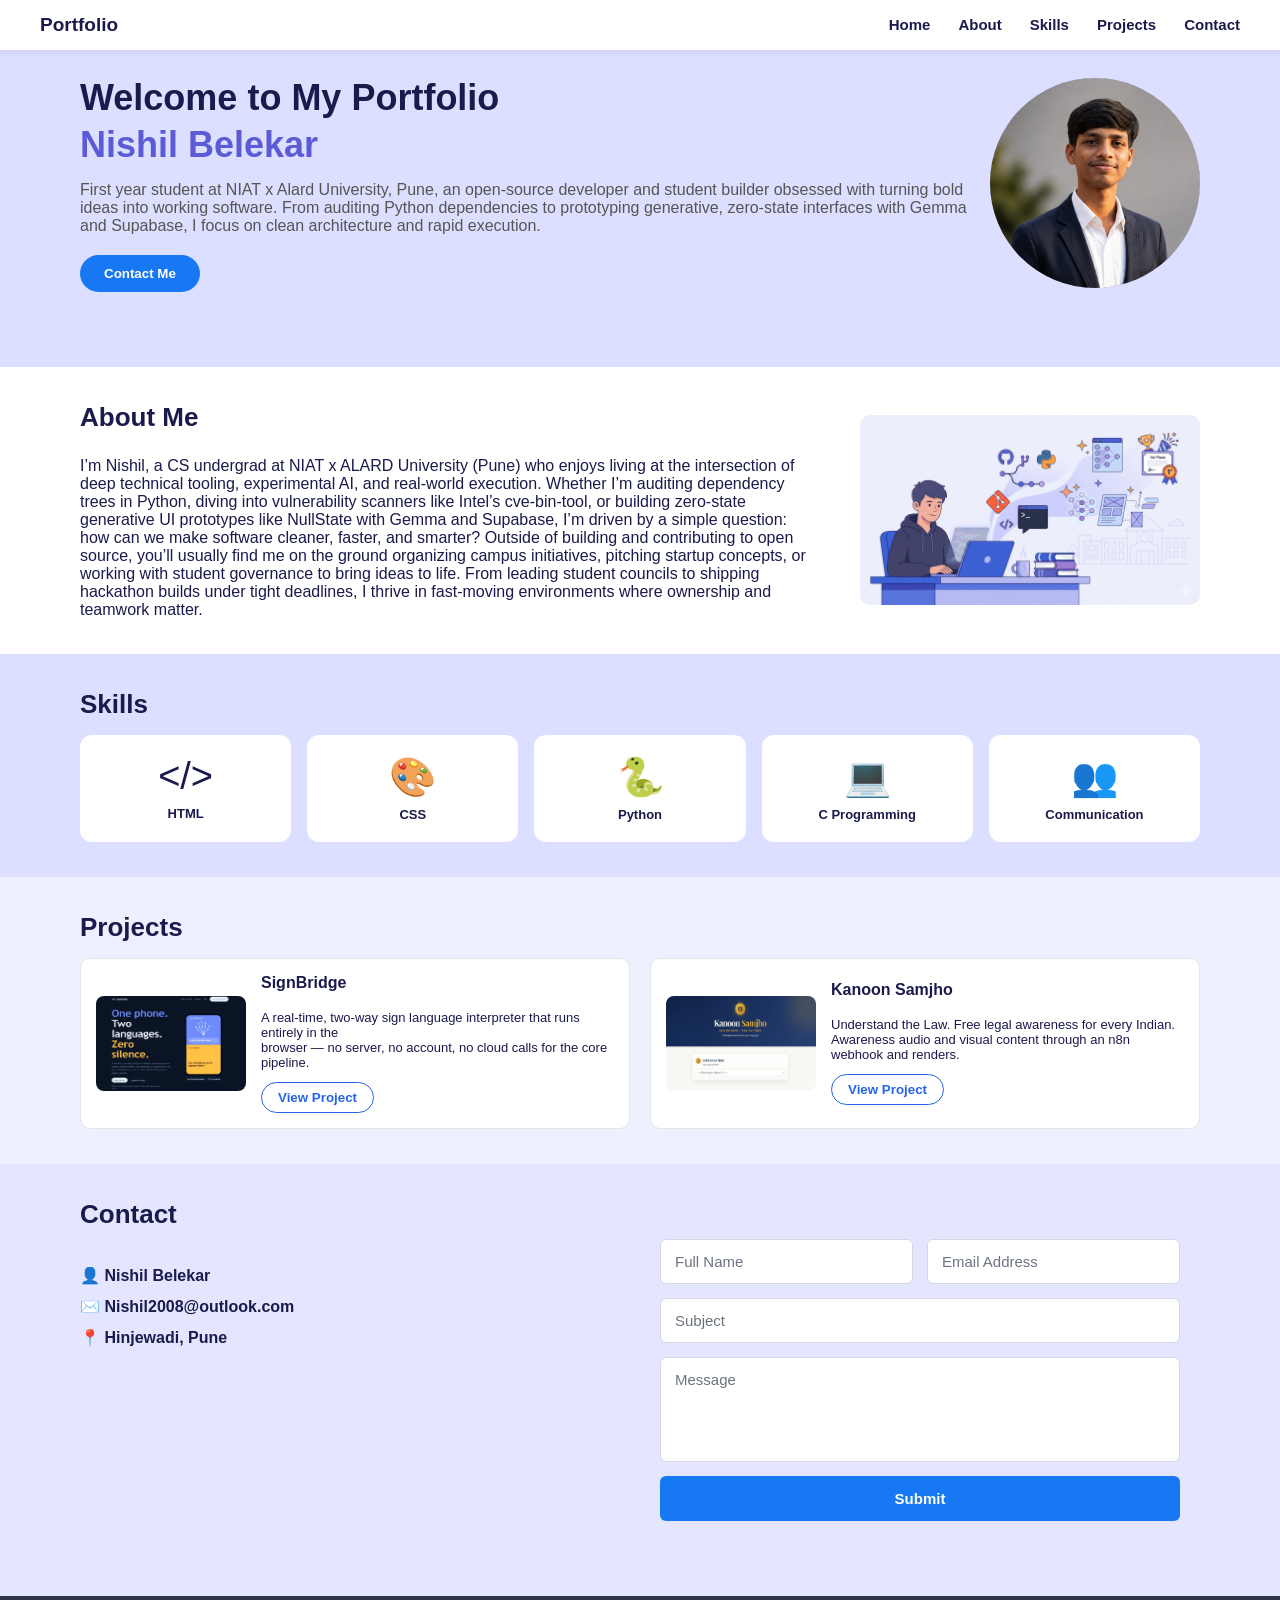
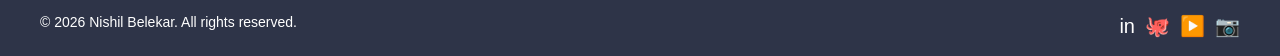
==== index.html @ 67095d2f "renamed Portfolio.html to index.html" ====
<!DOCTYPE html>
<html>
    <head>
        <meta charset="utf-8">
        <link rel="stylesheet" href="style.css">
        <meta name="viewport" content="width=device-width, initial-scale=1.0">
    </head>
    <body>
        <main>
            <nav>
                <div class="hd">Portfolio</div>
                <ul>
                    <li><a href="#">Home</a></li>
                    <li><a href="#about">About</a></li>
                    <li><a href="#skills">Skills</a></li>
                    <li><a href="#projects">Projects</a></li>
                    <li><a href="#contact">Contact</a></li>
                </ul>
            </nav>

            <div class="intro">
                <div>
                    <h1>Welcome to My Portfolio<br><span>Nishil Belekar</span></h1>
                    <p>First year student at NIAT x Alard University, Pune, an open-source developer and student builder obsessed with turning bold ideas into working software. From auditing Python dependencies to prototyping generative, zero-state interfaces with Gemma and Supabase, I focus on clean architecture and rapid execution.</p>
                    <button class="btn">Contact Me</button>
                </div>
            <img src="PP.jpeg" class="profilePic">
            </div>

            <section class="about" id="about">
                <div style="flex:1">
                    <h2>About Me</h2><br>
                    <p>I’m Nishil, a CS undergrad at NIAT x ALARD University (Pune) who enjoys living at the intersection of deep technical tooling, experimental AI, and real-world execution. Whether I’m auditing dependency trees in Python, diving into vulnerability scanners like Intel’s cve-bin-tool, or building zero-state generative UI prototypes like NullState with Gemma and Supabase, I’m driven by a simple question: how can we make software cleaner, faster, and smarter? Outside of building and contributing to open source, you’ll usually find me on the ground organizing campus initiatives, pitching startup concepts, or working with student governance to bring ideas to life. From leading student councils to shipping hackathon builds under tight deadlines, I thrive in fast-moving environments where ownership and teamwork matter.</p>
                </div>
                <img src="AboutME.png" class="aboutME">
            </section>

            <section class="mainSkill" id="skills">
                <h2>Skills</h2>
                <div class="skills">
                    <div class="skill"><span>&lt;/&gt;</span><b>HTML</b></div>
                    <div class="skill"><span>🎨</span><b>CSS</b></div>
                    <div class="skill"><span>🐍</span><b>Python</b></div>
                    <div class="skill"><span>💻</span><b>C Programming</b></div>
                    <div class="skill"><span>👥</span><b>Communication</b></div>
                </div>
            </section>

            <section id="projects">
                <h2>Projects</h2>
                <div class="projects">
                    <div class="card">
                        <img class="P_img" src="P1.jpeg">
                        <div>
                            <b>SignBridge</b>
                            <br>
                            <br>
                            <p>A real-time, two-way sign language interpreter that runs entirely in the<br>browser — no server, no account, no cloud calls for the core pipeline.</p>
                            <button class="outline">View Project</button>
                        </div>
                    </div>
                    <div class="card">
                        <img class="P_img" src="P2.jpeg">
                        <div>
                            <b>Kanoon Samjho</b>
                            <br>
                            <br>
                            <p>Understand the Law. Free legal awareness for every Indian.<br>Awareness audio and visual content through an n8n webhook and renders.</p>
                            <button class="outline">View Project</button>
                        </div>
                    </div>
                </div>
            </section>

            <section class="contact" id="contact">
                <div>
                    <h2>Contact</h2><br>
                    <div class="contactInfo">
                    <p>👤 Nishil Belekar</p>
                    <p>✉️ Nishil2008@outlook.com</p>
                    <p>📍 Hinjewadi, Pune</p>
                    </div>
                </div>
                <section class="conS">
                    <div class="conG">
                        <div class="box">Full Name</div>
                        <div class="box">Email Address</div>
                        <div class="box strech">Subject</div>
                        <div class="box strech mBox">Message</div>
                        <button type="button" class="submitBtn strech">Submit</button>
                    </div>
                </section>
            </section>

            <footer>
                <p>© 2026 Nishil Belekar. All rights reserved.</p>
                <div><span>in</span><span>🐙</span><span>▶️</span><span>📷</span></div>
            </footer>
        </main>
    </body>
</html>
---- style.css ----
*{
    margin: 0;
    padding: 0;
    box-sizing: border-box;
    font-family: Arial, sans-serif
}


body{
    background: #eef0ff;
    color: #1a1a4d
}


nav{
    display: flex;
    justify-content: space-between;
    align-items: center;
    background: #fff;
    padding: 14px 40px;
    top: 0;
    left: 0;
    right: 0;
    position: fixed;
    box-shadow: 0 2px 8px rgba(0,0,0,.08)
}


.hd{
    font-weight: 800;
    font-size: 19px
}


nav ul{
    display: flex;
    list-style: none;
    gap: 28px
}


  
nav a{
    text-decoration: none;
    color: #1a1a4d;
    font-weight: 600;
    font-size: 15px
}


nav a:hover{
    color: #2563eb;
    border-bottom: 3px solid #2563eb;
    padding-bottom: 4px
}


.intro{
    display: flex;
    justify-content: space-between;
    align-items: center;
    background: #dcdfff;
    padding: 75px 80px;
    overflow: hidden
}


.intro h1{
    font-size: 36px;
    line-height: 1.3
}


.intro h1 span{
    color: #5b5bd6
}

.intro p{
    color: #555;
    margin: 12px 0 20px

}


.btn{
    background: #1877f2;
    color: #fff;
    border: none;
    padding: 11px 24px;
    border-radius: 20px;
    font-weight: 700;
    cursor: pointer
}

.btn:hover{
    color: #fff;
    background-color: #1254b1;
    border: none;
    padding: 11px 24px;
    border-radius: 20px;
    font-weight: 700;
    cursor: pointer;
}

.profilePic{
    width: 210px;
    height: 210px;
    background: #c8cde0;
    border-radius: 100%;
    display: flex;
    align-items: center;
    justify-content: center;
    font-size: 110px;
    color: #5b6478
}


section{
    padding: 35px 80px
}

h2{
    font-size: 26px;
    margin-bottom: 6px
}


h2::after{
    display: block;
    width: 35px;
    height: 4px;
    background: #2563eb;
    border-radius: 5px;
    margin-top: 4px
}


.mainSkill{
    background: #dcdfff
}


.about{
    display: flex;
    gap: 50px;
    align-items: center;
    background: #fff
}



.aboutME{
    width: 340px;
    height: 190px;
    background: #d5d9e8;
    border-radius: 10px;
    display: flex;
    align-items: center;
    justify-content: center;
    font-size: 65px;
    color: #9aa1b8
}


.skills{
    display: flex;
    gap: 16px;
    margin-top: 15px
}

.skill{
    flex: 1;
    background: #fff;
    padding: 20px 10px;
    text-align: center;
    border-radius: 12px
}


.skill span{
    font-size: 38px;
    display: block
}

.skill b{
    display: block;
    margin-top: 8px;
    font-size: 13px
}


.projects{
    display: flex;
    gap: 20px;
    margin-top: 15px
}


.card{
    flex: 1;
    display: flex;
    gap: 15px;
    background: #fff;
    border: 1px solid #e5e5e5;
    padding: 15px;
    border-radius: 10px;
    align-items: center
}


.P_img{
    width: 150px;
    height: 95px;
    background: #d5d9e8;
    border-radius: 8px;
    display: flex;
    align-items: center;
    justify-content: center;
    font-size: 45px;
    color: #9aa1b8;
    flex-shrink: 0
}


.card p{
    font-size: 13px
}

.outline{
    margin-top: 12px;
    background: #fff;
    color: #2563eb;
    border: 1.5px solid #2563eb;
    padding: 7px 16px;
    border-radius: 20px;
    font-weight: 700;
    cursor: pointer
}

.outline:hover{
    color: #fff;
    background-color: #2563eb;
    margin-top: 12px;
    border: 1.5px solid #000;
}


.contact{
    display: flex;
    justify-content: space-between;
    gap: 40px;
    background: #e4e6ff
}


.contactInfo p{
    margin: 12px 0;
    font-weight: 600

}




.conS {
  background-color: #e4e6ff;
  width: 50%;
  padding: 40px 20px;
  font-family: "Segoe UI", Roboto, sans-serif;
}

.conG {
  display: grid;
  grid-template-columns: repeat(2, 1fr);
  gap: 14px;
  max-width: 720px;
  margin: 0 auto;
}

.box {
  background-color: #ffffff;
  border: 1px solid #d5d8e2;
  border-radius: 6px;
  padding: 13px 14px;
  color: #6b7280;
  font-size: 15px;
  user-select: none;
}

.strech {
  grid-column: 1 / -1;
}

.mBox {
  min-height: 105px;
}

.submitBtn {
  background-color: #1877f2;
  color: #ffffff;
  border: none;
  border-radius: 6px;
  padding: 14px;
  font-size: 15px;
  font-weight: 600;
  cursor: pointer;
  transition: background-color 0.2s ease;
}

.submitBtn:hover {
  background-color: #1565d8;
}

footer{
    background:#2e3448;
    color:#fff;
    display:flex;
    justify-content:space-between;
    padding:18px 40px;
    font-size:14px
}


@media(max-width:768px){
    section,.intro{
        padding:25px 20px
    }

    .intro,.about,.contact,.projects,.skills{
        flex-direction:column
    }

    nav ul{
        display:none
    }
}

footer span{
    font-size:20px;
    margin-left:10px
}
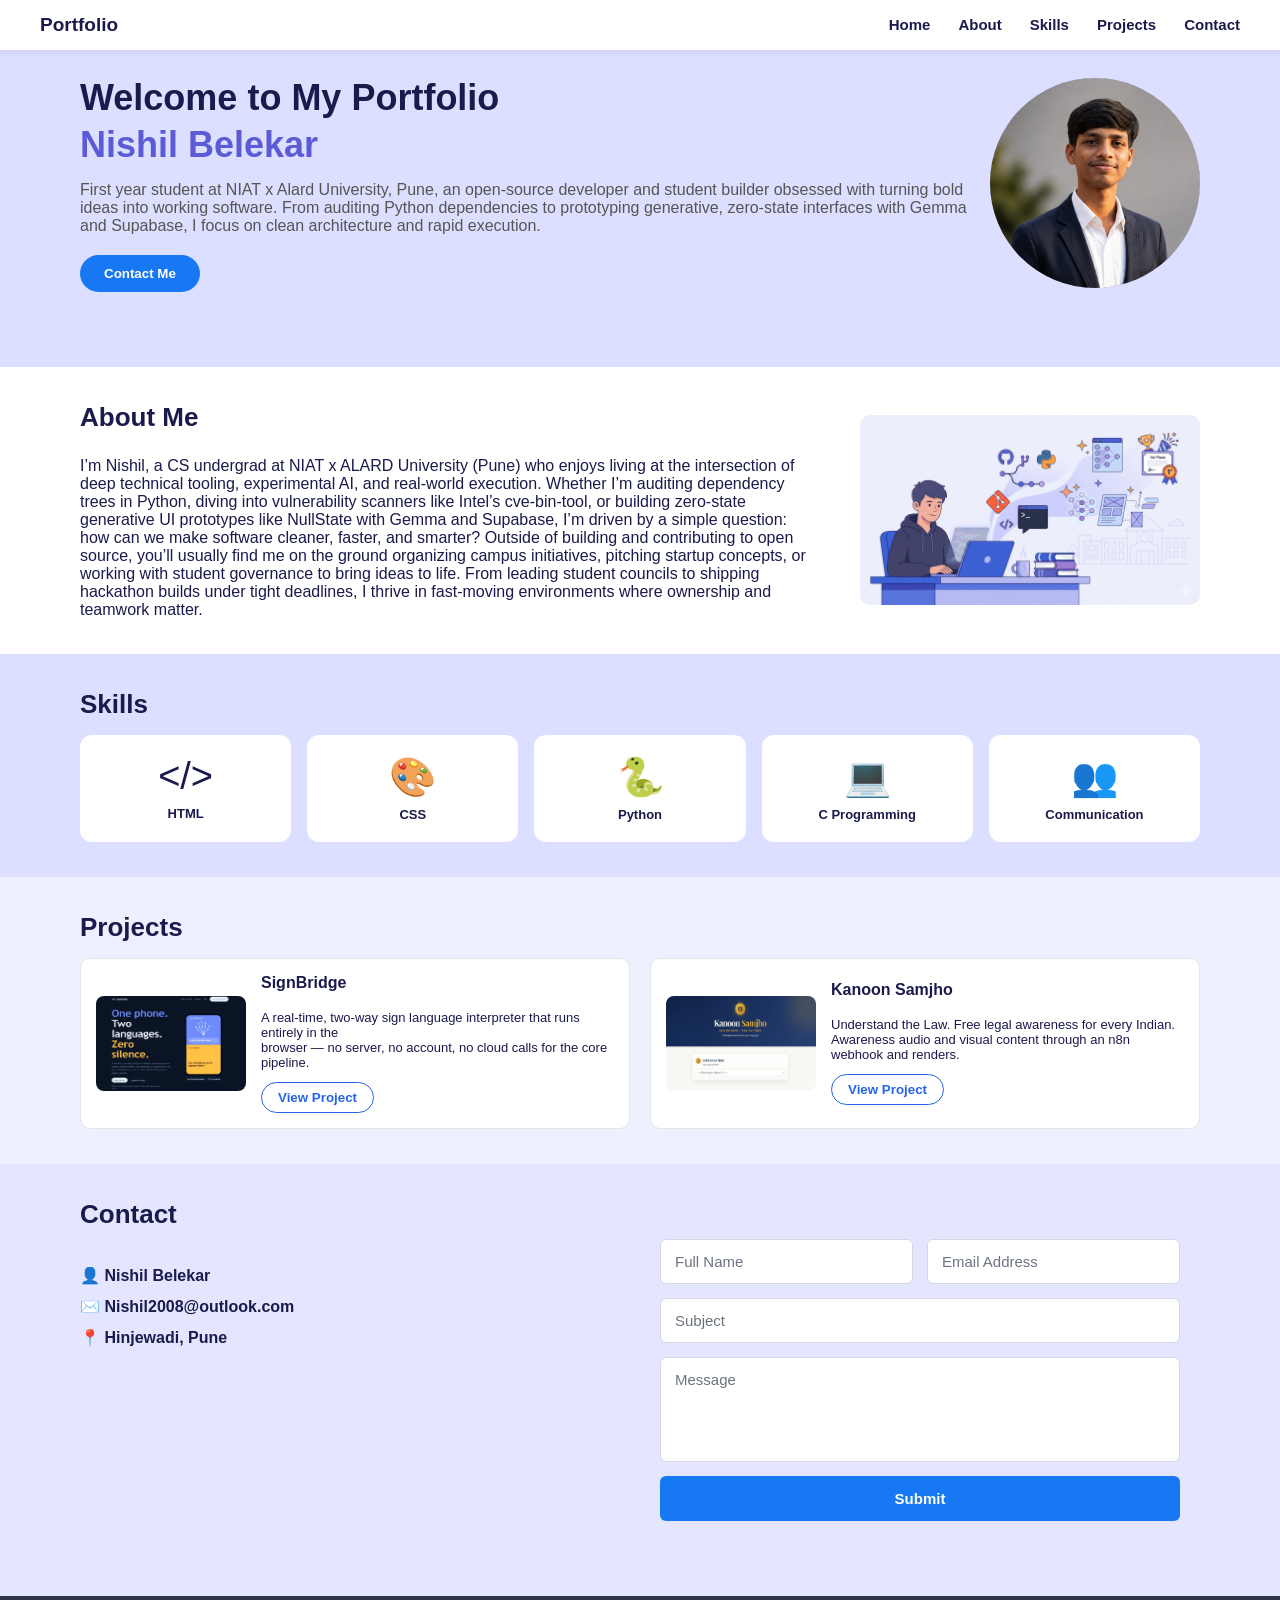
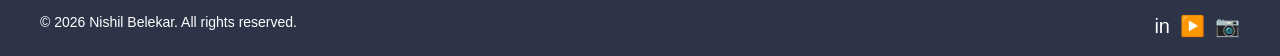
==== commit 8766ece1: "changes made" ====
--- a/index.html
+++ b/index.html
@@ -94,7 +94,7 @@
 
             <footer>
                 <p>© 2026 Nishil Belekar. All rights reserved.</p>
-                <div><span>in</span><span>🐙</span><span>▶️</span><span>📷</span></div>
+                <div><span>in</span><span>▶️</span><span>📷</span></div>
             </footer>
         </main>
     </body>
--- a/style.css
+++ b/style.css
@@ -324,11 +324,15 @@
 
 @media(max-width:768px){
     section,.intro{
-        padding:25px 20px
+        padding:40px 20px
     }
 
     .intro,.about,.contact,.projects,.skills{
         flex-direction:column
+    }
+
+    .intro .btn{
+        text-align: center;
     }
 
     nav ul{
